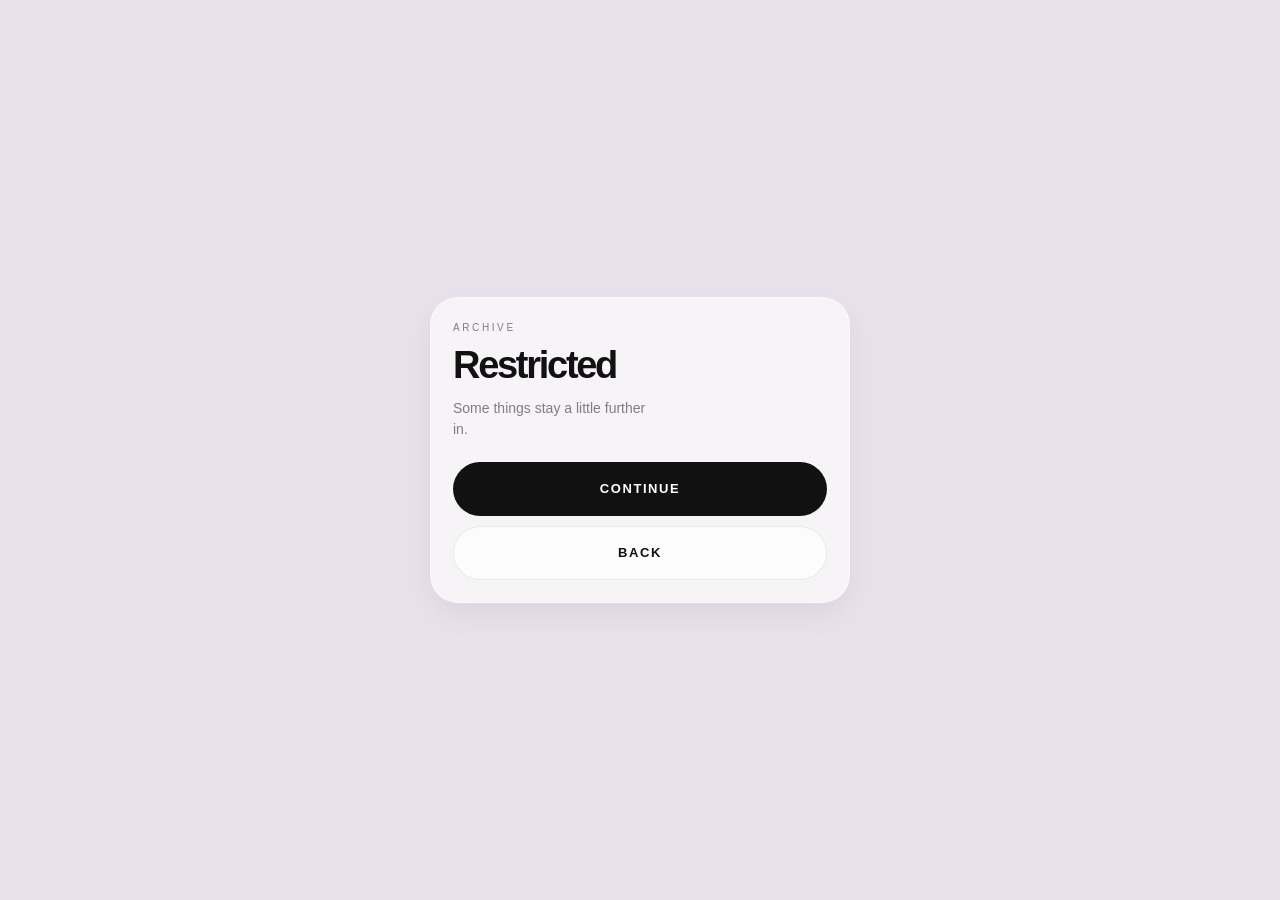
==== archive.html @ 676e5cf3 "fix archive card thumbnail" ====
<!DOCTYPE html>
<html lang="en">
<head>
  <meta charset="UTF-8" />
  <meta name="viewport" content="width=device-width, initial-scale=1.0" />
  <title>Archive, Alex Vonderluft</title>

  <link rel="icon" type="image/png" href="favicon.png" />
  <link rel="apple-touch-icon" href="favicon.png" />
  <meta name="theme-color" content="#e7dfea" />
  <meta name="robots" content="noindex, nofollow" />

  <style>
    :root {
      --bg: #e9e1ec;
      --text: #111111;
      --muted: rgba(17, 17, 17, 0.52);
      --card: rgba(255, 255, 255, 0.62);
      --line: rgba(17, 17, 17, 0.08);
      --shadow: 0 12px 32px rgba(0, 0, 0, 0.06);
    }

    * {
      box-sizing: border-box;
      -webkit-tap-highlight-color: transparent;
    }

    html, body {
      margin: 0;
      padding: 0;
      min-height: 100%;
      background: var(--bg);
      color: var(--text);
      font-family: "Helvetica Neue", Helvetica, Arial, sans-serif;
    }

    body {
      min-height: 100svh;
      display: flex;
      align-items: center;
      justify-content: center;
      padding: 24px 16px;
    }

    .wrap {
      width: 100%;
      max-width: 420px;
    }

    .card {
      background: var(--card);
      border: 1px solid rgba(255, 255, 255, 0.42);
      border-radius: 28px;
      box-shadow: var(--shadow);
      backdrop-filter: blur(14px);
      -webkit-backdrop-filter: blur(14px);
      padding: 24px 22px 22px;
    }

    .eyebrow {
      font-size: 10px;
      letter-spacing: 0.26em;
      text-transform: uppercase;
      color: var(--muted);
      margin-bottom: 14px;
    }

    h1 {
      margin: 0;
      font-size: 34px;
      line-height: 0.95;
      letter-spacing: -0.06em;
      font-weight: 600;
    }

    .text {
      margin-top: 14px;
      font-size: 14px;
      line-height: 1.5;
      color: var(--muted);
      max-width: 26ch;
    }

    .actions {
      display: grid;
      gap: 10px;
      margin-top: 22px;
    }

    .btn {
      display: inline-flex;
      align-items: center;
      justify-content: center;
      min-height: 54px;
      border-radius: 999px;
      text-decoration: none;
      font-size: 13px;
      font-weight: 600;
      letter-spacing: 0.12em;
      text-transform: uppercase;
      transition: transform 0.18s ease, background 0.18s ease;
    }

    .btn:active {
      transform: scale(0.985);
    }

    .btn-primary {
      background: #111111;
      color: #ffffff;
    }

    .btn-secondary {
      background: rgba(255, 255, 255, 0.68);
      color: #111111;
      border: 1px solid var(--line);
    }

    .back {
      display: inline-block;
      margin-top: 16px;
      text-decoration: none;
      font-size: 10px;
      letter-spacing: 0.22em;
      text-transform: uppercase;
      color: rgba(17, 17, 17, 0.42);
    }

    @media (min-width: 768px) {
      h1 {
        font-size: 38px;
      }
    }
  </style>
</head>

<body>
  <main class="wrap">
    <section class="card">
      <div class="eyebrow">Archive</div>
      <h1>Restricted</h1>

      <p class="text">
        Some things stay a little further in.
      </p>

      <div class="actions">
        <!-- 主入口按钮 -->
        <a class="btn btn-primary"
           href="http://alexvonderluft.de"
           target="_blank"
           rel="noopener noreferrer">
          Continue
        </a>

        <!-- 返回 -->
        <a class="btn btn-secondary" href="links.html">
          Back
        </a>
      </div>
    </section>
  </main>

  <!-- 自动跳转（延迟 1.8 秒） -->
  <script>
    setTimeout(function () {
      window.location.href = "http://alexvonderluft.de";
    }, 1800);
  </script>
</body>
</html>
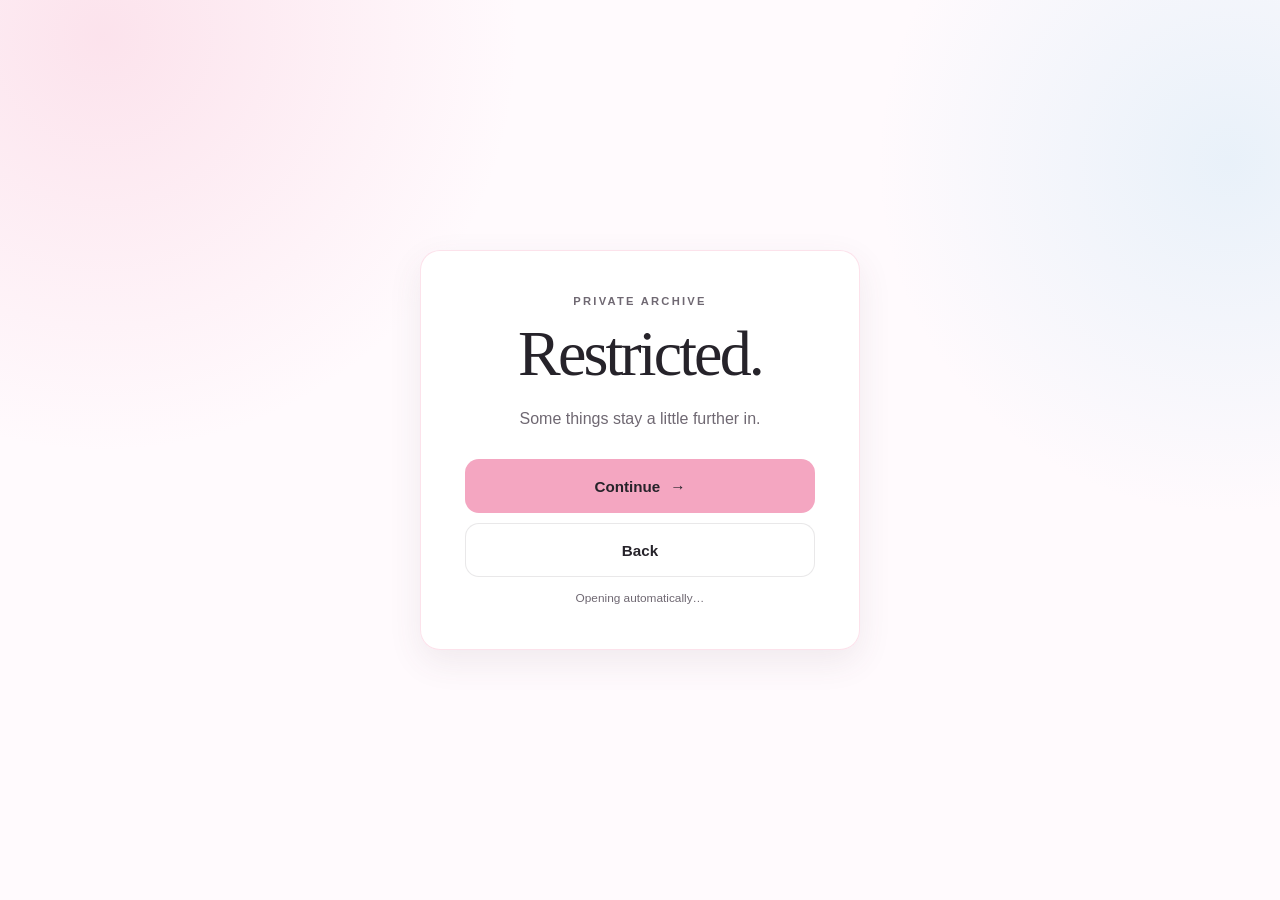
==== commit a3825b1b: "Refresh site with unified Trans Pride brand system" ====
--- a/archive.html
+++ b/archive.html
@@ -1,171 +1,41 @@
-<!DOCTYPE html>
+<!doctype html>
 <html lang="en">
 <head>
-  <meta charset="UTF-8" />
-  <meta name="viewport" content="width=device-width, initial-scale=1.0" />
-  <title>Archive, Alex Vonderluft</title>
-
-  <link rel="icon" type="image/png" href="favicon.png" />
-  <link rel="apple-touch-icon" href="favicon.png" />
-  <meta name="theme-color" content="#e7dfea" />
-  <meta name="robots" content="noindex, nofollow" />
-
-  <style>
-    :root {
-      --bg: #e9e1ec;
-      --text: #111111;
-      --muted: rgba(17, 17, 17, 0.52);
-      --card: rgba(255, 255, 255, 0.62);
-      --line: rgba(17, 17, 17, 0.08);
-      --shadow: 0 12px 32px rgba(0, 0, 0, 0.06);
-    }
-
-    * {
-      box-sizing: border-box;
-      -webkit-tap-highlight-color: transparent;
-    }
-
-    html, body {
-      margin: 0;
-      padding: 0;
-      min-height: 100%;
-      background: var(--bg);
-      color: var(--text);
-      font-family: "Helvetica Neue", Helvetica, Arial, sans-serif;
-    }
-
-    body {
-      min-height: 100svh;
-      display: flex;
-      align-items: center;
-      justify-content: center;
-      padding: 24px 16px;
-    }
-
-    .wrap {
-      width: 100%;
-      max-width: 420px;
-    }
-
-    .card {
-      background: var(--card);
-      border: 1px solid rgba(255, 255, 255, 0.42);
-      border-radius: 28px;
-      box-shadow: var(--shadow);
-      backdrop-filter: blur(14px);
-      -webkit-backdrop-filter: blur(14px);
-      padding: 24px 22px 22px;
-    }
-
-    .eyebrow {
-      font-size: 10px;
-      letter-spacing: 0.26em;
-      text-transform: uppercase;
-      color: var(--muted);
-      margin-bottom: 14px;
-    }
-
-    h1 {
-      margin: 0;
-      font-size: 34px;
-      line-height: 0.95;
-      letter-spacing: -0.06em;
-      font-weight: 600;
-    }
-
-    .text {
-      margin-top: 14px;
-      font-size: 14px;
-      line-height: 1.5;
-      color: var(--muted);
-      max-width: 26ch;
-    }
-
-    .actions {
-      display: grid;
-      gap: 10px;
-      margin-top: 22px;
-    }
-
-    .btn {
-      display: inline-flex;
-      align-items: center;
-      justify-content: center;
-      min-height: 54px;
-      border-radius: 999px;
-      text-decoration: none;
-      font-size: 13px;
-      font-weight: 600;
-      letter-spacing: 0.12em;
-      text-transform: uppercase;
-      transition: transform 0.18s ease, background 0.18s ease;
-    }
-
-    .btn:active {
-      transform: scale(0.985);
-    }
-
-    .btn-primary {
-      background: #111111;
-      color: #ffffff;
-    }
-
-    .btn-secondary {
-      background: rgba(255, 255, 255, 0.68);
-      color: #111111;
-      border: 1px solid var(--line);
-    }
-
-    .back {
-      display: inline-block;
-      margin-top: 16px;
-      text-decoration: none;
-      font-size: 10px;
-      letter-spacing: 0.22em;
-      text-transform: uppercase;
-      color: rgba(17, 17, 17, 0.42);
-    }
-
-    @media (min-width: 768px) {
-      h1 {
-        font-size: 38px;
-      }
-    }
-  </style>
+  <meta charset="utf-8">
+  <meta name="viewport" content="width=device-width, initial-scale=1, viewport-fit=cover">
+  <meta name="theme-color" content="#FFD5E3">
+  <meta name="robots" content="noindex, nofollow">
+  <title>Archive — Alex Vonderluft</title>
+  <link rel="icon" type="image/png" href="favicon.png">
+  <link rel="apple-touch-icon" href="favicon.png">
+  <link rel="stylesheet" href="styles.css">
 </head>
-
-<body>
-  <main class="wrap">
-    <section class="card">
-      <div class="eyebrow">Archive</div>
-      <h1>Restricted</h1>
-
-      <p class="text">
-        Some things stay a little further in.
-      </p>
-
-      <div class="actions">
-        <!-- 主入口按钮 -->
-        <a class="btn btn-primary"
-           href="http://alexvonderluft.de"
-           target="_blank"
-           rel="noopener noreferrer">
-          Continue
-        </a>
-
-        <!-- 返回 -->
-        <a class="btn btn-secondary" href="links.html">
-          Back
-        </a>
-      </div>
-    </section>
+<body class="ritual-page">
+  <main class="panel ritual-card">
+    <p class="eyebrow">Private archive</p>
+    <h1 class="brand-name">Restricted.</h1>
+    <p class="lede">Some things stay a little further in.</p>
+    <div class="ritual-actions">
+      <a class="button" id="continueBtn" href="http://alexvonderluft.de" target="_blank" rel="noopener noreferrer">Continue <span aria-hidden="true">→</span></a>
+      <a class="button button--secondary" id="backBtn" href="links.html">Back</a>
+    </div>
+    <p class="countdown" id="countdown" aria-live="polite">Opening automatically…</p>
   </main>
-
-  <!-- 自动跳转（延迟 1.8 秒） -->
+  <script src="site.js"></script>
   <script>
-    setTimeout(function () {
-      window.location.href = "http://alexvonderluft.de";
+    const destination = "http://alexvonderluft.de";
+    alexSite.hit("page-archive");
+    alexSite.hit("source-" + alexSite.source + "__page-archive");
+    document.getElementById("backBtn").href = alexSite.internalUrl("links.html");
+    document.getElementById("continueBtn").addEventListener("click", () => {
+      alexSite.hit("click-continue");
+      alexSite.hit("source-" + alexSite.source + "__click-continue");
+    });
+    window.setTimeout(() => {
+      alexSite.hit("auto-redirect");
+      alexSite.hit("source-" + alexSite.source + "__auto-redirect");
+      window.location.href = destination;
     }, 1800);
   </script>
 </body>
-</html>+</html>
--- a/styles.css
+++ b/styles.css
@@ -0,0 +1,136 @@
+:root {
+  --brand-pink: #f4a6c1;
+  --brand-pink-light: #ffd5e3;
+  --brand-blue: #8fcdeb;
+  --brand-blue-light: #c6eaf7;
+  --brand-white: #ffffff;
+  --brand-text: #26232a;
+  --brand-muted: #6f6872;
+  --surface: rgba(255, 255, 255, 0.88);
+  --surface-soft: rgba(255, 255, 255, 0.68);
+  --line: rgba(38, 35, 42, 0.1);
+  --shadow: 0 12px 34px rgba(88, 61, 77, 0.09);
+  --radius-card: 20px;
+  --radius-control: 14px;
+  --font-display: Georgia, "Times New Roman", serif;
+  --font-body: Inter, "Helvetica Neue", Helvetica, Arial, sans-serif;
+}
+
+*, *::before, *::after { box-sizing: border-box; }
+html { color-scheme: light; background: var(--brand-white); }
+body {
+  margin: 0;
+  min-width: 0;
+  min-height: 100vh;
+  min-height: 100svh;
+  color: var(--brand-text);
+  background:
+    radial-gradient(circle at 8% 4%, rgba(244, 166, 193, 0.28), transparent 26rem),
+    radial-gradient(circle at 96% 18%, rgba(143, 205, 235, 0.2), transparent 22rem),
+    #fffafd;
+  font-family: var(--font-body);
+  -webkit-font-smoothing: antialiased;
+  overflow-x: hidden;
+}
+img { display: block; max-width: 100%; }
+a, button { -webkit-tap-highlight-color: transparent; }
+:focus-visible { outline: 3px solid var(--brand-blue); outline-offset: 4px; }
+.shell { width: min(100% - 32px, 920px); margin-inline: auto; padding: max(28px, env(safe-area-inset-top)) 0 max(36px, env(safe-area-inset-bottom)); }
+.narrow { width: min(100% - 32px, 460px); }
+.brand-name { margin: 0; font-family: var(--font-display); font-weight: 500; letter-spacing: -0.045em; }
+.eyebrow { margin: 0 0 10px; color: var(--brand-muted); font-size: 0.7rem; font-weight: 700; letter-spacing: 0.2em; text-transform: uppercase; }
+.lede { color: var(--brand-muted); line-height: 1.55; }
+.button {
+  min-height: 54px; padding: 0 22px; border: 1px solid transparent; border-radius: var(--radius-control);
+  display: inline-flex; align-items: center; justify-content: center; gap: 10px;
+  color: var(--brand-text); background: var(--brand-pink); font: 700 0.95rem/1 var(--font-body);
+  text-decoration: none; cursor: pointer; transition: transform 180ms ease, background 180ms ease, border-color 180ms ease, box-shadow 180ms ease;
+}
+.button:hover { background: #f195b6; transform: translateY(-2px); box-shadow: 0 10px 26px rgba(244, 166, 193, 0.28); }
+.button:active { transform: translateY(0) scale(0.98); }
+.button--secondary { border-color: var(--line); background: var(--brand-white); box-shadow: none; }
+.button--secondary:hover { border-color: var(--brand-blue); background: var(--brand-blue-light); box-shadow: none; }
+.panel { border: 1px solid rgba(244, 166, 193, 0.32); border-radius: var(--radius-card); background: var(--surface); box-shadow: var(--shadow); }
+.text-link { color: var(--brand-muted); text-underline-offset: 4px; text-decoration-color: var(--brand-pink); }
+.text-link:hover { color: var(--brand-text); text-decoration-color: var(--brand-blue); }
+
+/* Home */
+.home { min-height: 100vh; min-height: 100svh; color: var(--brand-white); background: #312b30; }
+.hero { position: relative; min-height: 100vh; min-height: 100svh; display: grid; align-items: end; isolation: isolate; background: url("hero.jpg") center 34% / cover no-repeat; }
+.hero::before { content: ""; position: absolute; inset: 0; z-index: -1; background: linear-gradient(180deg, rgba(25, 20, 24, 0.08) 28%, rgba(27, 20, 25, 0.82) 100%); }
+.hero::after { content: ""; position: absolute; inset: auto 0 0; z-index: -1; height: 42%; background: radial-gradient(circle at 26% 100%, rgba(244, 166, 193, 0.25), transparent 55%); }
+.hero-content { width: min(100% - 32px, 460px); margin-inline: auto; padding: 0 0 max(28px, env(safe-area-inset-bottom)); }
+.hero-brand { font-size: clamp(3.8rem, 17vw, 6.5rem); line-height: 0.78; text-shadow: 0 2px 20px rgba(0,0,0,.22); }
+.hero-brand span { display: block; margin-left: 0.35em; color: var(--brand-pink-light); font-size: 0.55em; font-style: italic; font-weight: 400; }
+.hero-copy { margin: 24px 0 0; color: rgba(255,255,255,.84); font-size: 0.9rem; }
+.hero-cta { width: 100%; margin-top: 24px; background: var(--brand-pink); }
+.hero-note { margin: 12px 0 0; text-align: center; color: rgba(255,255,255,.7); font-size: .66rem; letter-spacing: .17em; text-transform: uppercase; }
+
+/* Links */
+.links-header { margin: 8px 0 30px; text-align: center; }
+.links-header .brand-name { font-size: 2.35rem; }
+.links-header .lede { margin: 8px 0 0; font-size: .88rem; }
+.section-label { margin: 24px 4px 10px; color: var(--brand-muted); font-size: .68rem; font-weight: 700; letter-spacing: .18em; text-transform: uppercase; }
+.link-list { display: grid; gap: 10px; }
+.link-card { min-height: 84px; padding: 13px 14px 13px 18px; display: grid; grid-template-columns: minmax(0,1fr) 56px; align-items: center; gap: 14px; color: inherit; text-decoration: none; transition: transform 180ms ease, border-color 180ms ease, background 180ms ease; }
+.link-card:hover { transform: translateY(-2px); border-color: var(--brand-blue); background: var(--brand-white); }
+.link-title { margin: 0; font-family: var(--font-display); font-size: 1.55rem; font-weight: 500; letter-spacing: -.03em; }
+.link-desc { margin: 5px 0 0; color: var(--brand-muted); font-size: .78rem; }
+.link-thumb { width: 56px; aspect-ratio: 1; overflow: hidden; border: 2px solid var(--brand-white); border-radius: 50%; background: var(--brand-pink-light); }
+.link-thumb img { width: 100%; height: 100%; object-fit: cover; }
+.link-card--featured { min-height: 112px; grid-template-columns: minmax(0,1fr) 70px; position: relative; overflow: hidden; border-color: rgba(143,205,235,.72); background: linear-gradient(125deg, var(--brand-pink-light), var(--brand-white) 72%); }
+.link-card--featured::before { content: "VIP"; position: absolute; top: 12px; right: 12px; color: #37566a; font-size: .58rem; font-weight: 800; letter-spacing: .16em; }
+.link-card--featured .link-title { font-size: 1.9rem; }
+.link-card--featured .link-thumb { width: 70px; }
+.page-back { display: block; margin-top: 26px; text-align: center; font-size: .78rem; }
+
+/* Enter / archive */
+.ritual-page { display: grid; place-items: center; padding: max(24px, env(safe-area-inset-top)) 16px max(24px, env(safe-area-inset-bottom)); }
+.ritual-card { width: min(100%, 440px); padding: clamp(26px, 8vw, 44px); text-align: center; }
+.ritual-card .brand-name { font-size: clamp(2.6rem, 12vw, 4rem); }
+.ritual-card .lede { margin: 16px auto 0; max-width: 28ch; }
+.ritual-actions { display: grid; gap: 10px; margin-top: 28px; }
+.countdown { margin: 14px 0 0; color: var(--brand-muted); font-size: .74rem; }
+
+/* Stats */
+.stats-top { display: flex; align-items: end; justify-content: space-between; gap: 20px; margin: 8px 0 22px; }
+.stats-title { font-size: clamp(2.5rem, 8vw, 4.5rem); }
+.status { min-height: 1.4em; margin: 0 0 14px; color: var(--brand-muted); font-size: .8rem; }
+.status[data-state="error"] { color: #8b3657; }
+.stats-grid { display: grid; gap: 14px; }
+.stats-section { padding: 18px; }
+.section-head { display: flex; align-items: baseline; justify-content: space-between; gap: 12px; margin-bottom: 14px; }
+.section-title { margin: 0; font-family: var(--font-display); font-size: 1.45rem; font-weight: 500; }
+.section-note { color: var(--brand-muted); font-size: .65rem; letter-spacing: .14em; text-transform: uppercase; }
+.stat-cards { display: grid; grid-template-columns: repeat(2, minmax(0,1fr)); gap: 9px; }
+.stat { min-width: 0; min-height: 100px; padding: 13px; border: 1px solid var(--line); border-radius: 14px; background: var(--brand-white); }
+.stat:nth-child(3n+2) { border-top-color: var(--brand-blue); }
+.stat-label { color: var(--brand-muted); font-size: .66rem; font-weight: 700; letter-spacing: .12em; text-transform: uppercase; }
+.stat-value { margin-top: 12px; color: #aa456c; font-size: clamp(1.7rem, 7vw, 2.4rem); font-weight: 700; letter-spacing: -.05em; font-variant-numeric: tabular-nums; }
+.stat-small { margin-top: 5px; color: var(--brand-muted); font-size: .72rem; }
+.data-table { display: grid; gap: 7px; }
+.data-row { min-height: 48px; padding: 10px 13px; display: grid; grid-template-columns: minmax(0,1fr) auto; align-items: center; gap: 12px; border: 1px solid var(--line); border-radius: 12px; background: var(--brand-white); }
+.row-name { min-width: 0; overflow-wrap: anywhere; font-size: .86rem; }
+.row-value { color: #356d8c; font-weight: 700; font-variant-numeric: tabular-nums; }
+.empty { padding: 18px; border: 1px dashed var(--brand-blue); border-radius: 12px; color: var(--brand-muted); text-align: center; font-size: .82rem; }
+.footer { margin-top: 18px; color: var(--brand-muted); text-align: center; font-size: .72rem; }
+
+@media (min-width: 768px) {
+  .hero { align-items: center; background-position: center; }
+  .hero-content { width: min(42vw, 500px); margin: 0 7vw 0 auto; padding-bottom: 0; }
+  .hero-brand { font-size: clamp(5rem, 7vw, 7.5rem); }
+  .narrow { padding-top: 42px; }
+  .stat-cards { grid-template-columns: repeat(4, minmax(0,1fr)); }
+}
+@media (max-width: 560px) {
+  .stats-top { align-items: stretch; flex-direction: column; }
+  .stats-top .button { width: 100%; }
+}
+@media (max-width: 370px) {
+  .shell, .hero-content { width: min(100% - 24px, 920px); }
+  .link-card { padding-left: 14px; }
+  .link-title { font-size: 1.35rem; }
+}
+@media (prefers-reduced-motion: reduce) {
+  *, *::before, *::after { scroll-behavior: auto !important; transition-duration: .01ms !important; animation-duration: .01ms !important; animation-iteration-count: 1 !important; }
+}
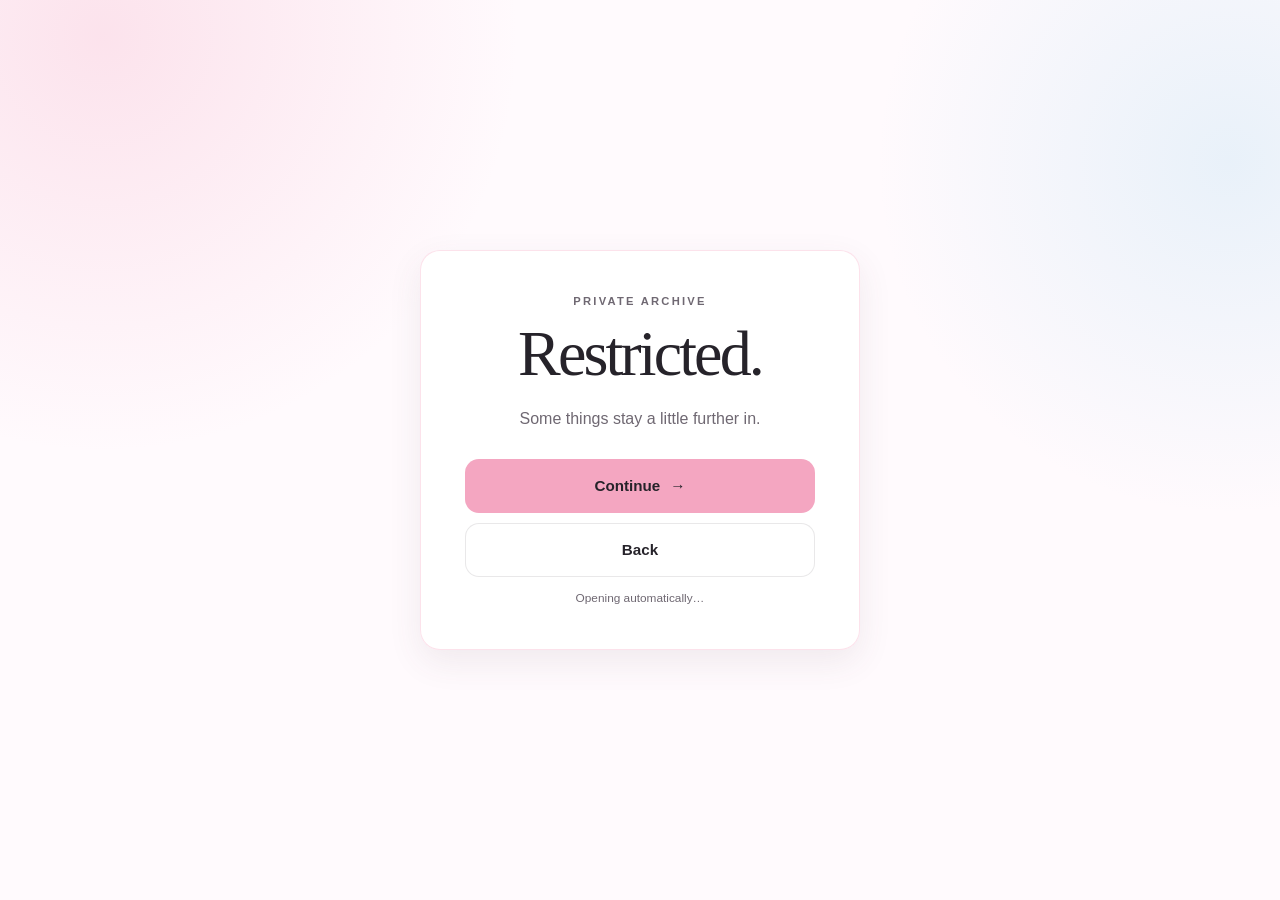
==== commit dd368946: "Add refined mobile motion and interactions" ====
--- a/archive.html
+++ b/archive.html
@@ -11,7 +11,7 @@
   <link rel="stylesheet" href="styles.css">
 </head>
 <body class="ritual-page">
-  <main class="panel ritual-card">
+  <main class="panel ritual-card page-enter">
     <p class="eyebrow">Private archive</p>
     <h1 class="brand-name">Restricted.</h1>
     <p class="lede">Some things stay a little further in.</p>
--- a/styles.css
+++ b/styles.css
@@ -14,6 +14,11 @@
   --radius-control: 14px;
   --font-display: Georgia, "Times New Roman", serif;
   --font-body: Inter, "Helvetica Neue", Helvetica, Arial, sans-serif;
+  --duration-fast: 160ms;
+  --duration-normal: 280ms;
+  --duration-slow: 520ms;
+  --ease-out: cubic-bezier(0.22, 1, 0.36, 1);
+  --ease-soft: cubic-bezier(0.16, 1, 0.3, 1);
 }
 
 *, *::before, *::after { box-sizing: border-box; }
@@ -32,6 +37,18 @@
   -webkit-font-smoothing: antialiased;
   overflow-x: hidden;
 }
+body::before {
+  content: "";
+  position: fixed;
+  z-index: -1;
+  inset: -12vmax;
+  pointer-events: none;
+  background:
+    radial-gradient(circle at 18% 24%, rgba(244, 166, 193, 0.16), transparent 28%),
+    radial-gradient(circle at 82% 68%, rgba(143, 205, 235, 0.12), transparent 25%);
+  transform: translate3d(0, 0, 0);
+  animation: ambient-drift 16s var(--ease-soft) infinite alternate;
+}
 img { display: block; max-width: 100%; }
 a, button { -webkit-tap-highlight-color: transparent; }
 :focus-visible { outline: 3px solid var(--brand-blue); outline-offset: 4px; }
@@ -44,26 +61,65 @@
   min-height: 54px; padding: 0 22px; border: 1px solid transparent; border-radius: var(--radius-control);
   display: inline-flex; align-items: center; justify-content: center; gap: 10px;
   color: var(--brand-text); background: var(--brand-pink); font: 700 0.95rem/1 var(--font-body);
-  text-decoration: none; cursor: pointer; transition: transform 180ms ease, background 180ms ease, border-color 180ms ease, box-shadow 180ms ease;
+  position: relative; overflow: hidden; isolation: isolate;
+  text-decoration: none; cursor: pointer; touch-action: manipulation;
+  transition: transform var(--duration-fast) var(--ease-out), background var(--duration-fast) ease, border-color var(--duration-fast) ease, box-shadow var(--duration-normal) var(--ease-out);
 }
 .button:hover { background: #f195b6; transform: translateY(-2px); box-shadow: 0 10px 26px rgba(244, 166, 193, 0.28); }
-.button:active { transform: translateY(0) scale(0.98); }
+.button:active { transform: translateY(1px) scale(0.975); box-shadow: 0 4px 12px rgba(91, 54, 75, .14); }
+.button::after {
+  content: ""; position: absolute; z-index: -1; width: 7rem; aspect-ratio: 1; border-radius: 50%;
+  background: rgba(255,255,255,.3); opacity: 0; transform: scale(.2);
+  transition: opacity var(--duration-fast) ease, transform var(--duration-normal) var(--ease-out);
+}
+.button:active::after { opacity: .55; transform: scale(1); }
+.button [aria-hidden="true"], .action-arrow { transition: transform var(--duration-fast) var(--ease-out); }
+.button:hover [aria-hidden="true"], .button:active [aria-hidden="true"], .link-card:hover .action-arrow, .link-card:active .action-arrow { transform: translateX(4px); }
 .button--secondary { border-color: var(--line); background: var(--brand-white); box-shadow: none; }
 .button--secondary:hover { border-color: var(--brand-blue); background: var(--brand-blue-light); box-shadow: none; }
 .panel { border: 1px solid rgba(244, 166, 193, 0.32); border-radius: var(--radius-card); background: var(--surface); box-shadow: var(--shadow); }
 .text-link { color: var(--brand-muted); text-underline-offset: 4px; text-decoration-color: var(--brand-pink); }
 .text-link:hover { color: var(--brand-text); text-decoration-color: var(--brand-blue); }
 
+/* Motion system */
+.motion-ready .reveal { opacity: 0; transform: translate3d(0, 18px, 0); }
+.reveal.reveal-visible { opacity: 1; transform: translate3d(0, 0, 0); transition: opacity var(--duration-slow) var(--ease-soft), transform var(--duration-slow) var(--ease-soft); }
+.stagger-item { transition-delay: calc(var(--stagger, 0) * 65ms) !important; }
+.pressable { transform-origin: center; will-change: transform; }
+.pressable:active { transform: translateY(1px) scale(.975) !important; }
+.fade-in { animation: fade-in var(--duration-slow) var(--ease-soft) both; }
+.slide-up { animation: slide-up var(--duration-slow) var(--ease-soft) both; }
+.soft-float { animation: soft-float 7s var(--ease-soft) infinite alternate; }
+.motion-ready .page-enter { animation: page-enter var(--duration-slow) var(--ease-soft) both; }
+
+@keyframes fade-in { from { opacity: 0; } }
+@keyframes slide-up { from { opacity: 0; transform: translate3d(0, 14px, 0); } }
+@keyframes page-enter { from { opacity: 0; transform: translate3d(0, 8px, 0); } }
+@keyframes soft-float { to { transform: translate3d(0, -3px, 0); } }
+@keyframes ambient-drift { to { transform: translate3d(2.5%, -1.5%, 0) scale(1.02); } }
+@keyframes cta-breathe { 50% { box-shadow: 0 12px 32px rgba(244,166,193,.27), 0 0 0 1px rgba(198,234,247,.4); } }
+@keyframes hero-focus { from { opacity: .72; filter: blur(3px); transform: scale(1.03); } }
+@keyframes hero-item { from { opacity: 0; transform: translate3d(0, 14px, 0); } }
+
 /* Home */
-.home { min-height: 100vh; min-height: 100svh; color: var(--brand-white); background: #312b30; }
-.hero { position: relative; min-height: 100vh; min-height: 100svh; display: grid; align-items: end; isolation: isolate; background: url("hero.jpg") center 34% / cover no-repeat; }
+.home { min-height: 100vh; min-height: 100svh; min-height: 100dvh; color: var(--brand-white); background: #312b30; }
+.home::before { display: none; }
+.hero { position: relative; min-height: 100vh; min-height: 100svh; min-height: 100dvh; display: grid; align-items: end; isolation: isolate; overflow: hidden; }
+.hero-media { position: absolute; z-index: -2; inset: 0; background: url("hero.jpg") center 34% / cover no-repeat; transform-origin: center; }
+.motion-ready .hero-media { animation: hero-focus 850ms var(--ease-soft) both; }
 .hero::before { content: ""; position: absolute; inset: 0; z-index: -1; background: linear-gradient(180deg, rgba(25, 20, 24, 0.08) 28%, rgba(27, 20, 25, 0.82) 100%); }
 .hero::after { content: ""; position: absolute; inset: auto 0 0; z-index: -1; height: 42%; background: radial-gradient(circle at 26% 100%, rgba(244, 166, 193, 0.25), transparent 55%); }
 .hero-content { width: min(100% - 32px, 460px); margin-inline: auto; padding: 0 0 max(28px, env(safe-area-inset-bottom)); }
+.motion-ready .hero-sequence { animation: hero-item var(--duration-slow) var(--ease-soft) both; }
+.motion-ready .hero-sequence:nth-child(1) { animation-delay: 100ms; }
+.motion-ready .hero-sequence:nth-child(2) { animation-delay: 190ms; }
+.motion-ready .hero-sequence:nth-child(3) { animation-delay: 300ms; }
+.motion-ready .hero-sequence:nth-child(4) { animation-delay: 410ms; }
+.motion-ready .hero-sequence:nth-child(5) { animation-delay: 500ms; }
 .hero-brand { font-size: clamp(3.8rem, 17vw, 6.5rem); line-height: 0.78; text-shadow: 0 2px 20px rgba(0,0,0,.22); }
 .hero-brand span { display: block; margin-left: 0.35em; color: var(--brand-pink-light); font-size: 0.55em; font-style: italic; font-weight: 400; }
 .hero-copy { margin: 24px 0 0; color: rgba(255,255,255,.84); font-size: 0.9rem; }
-.hero-cta { width: 100%; margin-top: 24px; background: var(--brand-pink); }
+.hero-cta { width: 100%; margin-top: 24px; border-color: rgba(198,234,247,.5); background: rgba(244,166,193,.96); animation: cta-breathe 4.8s ease-in-out 1.2s infinite; }
 .hero-note { margin: 12px 0 0; text-align: center; color: rgba(255,255,255,.7); font-size: .66rem; letter-spacing: .17em; text-transform: uppercase; }
 
 /* Links */
@@ -72,20 +128,24 @@
 .links-header .lede { margin: 8px 0 0; font-size: .88rem; }
 .section-label { margin: 24px 4px 10px; color: var(--brand-muted); font-size: .68rem; font-weight: 700; letter-spacing: .18em; text-transform: uppercase; }
 .link-list { display: grid; gap: 10px; }
-.link-card { min-height: 84px; padding: 13px 14px 13px 18px; display: grid; grid-template-columns: minmax(0,1fr) 56px; align-items: center; gap: 14px; color: inherit; text-decoration: none; transition: transform 180ms ease, border-color 180ms ease, background 180ms ease; }
+.link-card { min-height: 84px; padding: 13px 14px 13px 18px; display: grid; grid-template-columns: minmax(0,1fr) 56px 16px; align-items: center; gap: 12px; color: inherit; text-decoration: none; touch-action: manipulation; transition: transform var(--duration-fast) var(--ease-out), border-color var(--duration-fast) ease, background var(--duration-fast) ease, box-shadow var(--duration-normal) var(--ease-out); }
 .link-card:hover { transform: translateY(-2px); border-color: var(--brand-blue); background: var(--brand-white); }
+.link-card:active { background: var(--brand-pink-light); box-shadow: 0 5px 16px rgba(88,61,77,.08); }
 .link-title { margin: 0; font-family: var(--font-display); font-size: 1.55rem; font-weight: 500; letter-spacing: -.03em; }
 .link-desc { margin: 5px 0 0; color: var(--brand-muted); font-size: .78rem; }
 .link-thumb { width: 56px; aspect-ratio: 1; overflow: hidden; border: 2px solid var(--brand-white); border-radius: 50%; background: var(--brand-pink-light); }
 .link-thumb img { width: 100%; height: 100%; object-fit: cover; }
-.link-card--featured { min-height: 112px; grid-template-columns: minmax(0,1fr) 70px; position: relative; overflow: hidden; border-color: rgba(143,205,235,.72); background: linear-gradient(125deg, var(--brand-pink-light), var(--brand-white) 72%); }
+.link-thumb img { transition: transform var(--duration-normal) var(--ease-out); }
+.link-card:active .link-thumb img, .link-card:hover .link-thumb img { transform: scale(1.035); }
+.action-arrow { color: #52778b; font-size: 1rem; justify-self: end; }
+.link-card--featured { min-height: 112px; grid-template-columns: minmax(0,1fr) 70px 16px; position: relative; overflow: hidden; border-color: rgba(143,205,235,.72); background: linear-gradient(125deg, var(--brand-pink-light), var(--brand-white) 72%); box-shadow: inset 0 0 24px rgba(255,255,255,.52), var(--shadow); }
 .link-card--featured::before { content: "VIP"; position: absolute; top: 12px; right: 12px; color: #37566a; font-size: .58rem; font-weight: 800; letter-spacing: .16em; }
 .link-card--featured .link-title { font-size: 1.9rem; }
 .link-card--featured .link-thumb { width: 70px; }
 .page-back { display: block; margin-top: 26px; text-align: center; font-size: .78rem; }
 
 /* Enter / archive */
-.ritual-page { display: grid; place-items: center; padding: max(24px, env(safe-area-inset-top)) 16px max(24px, env(safe-area-inset-bottom)); }
+.ritual-page { min-height: 100vh; min-height: 100svh; min-height: 100dvh; display: grid; place-items: center; padding: max(24px, env(safe-area-inset-top)) 16px max(24px, env(safe-area-inset-bottom)); }
 .ritual-card { width: min(100%, 440px); padding: clamp(26px, 8vw, 44px); text-align: center; }
 .ritual-card .brand-name { font-size: clamp(2.6rem, 12vw, 4rem); }
 .ritual-card .lede { margin: 16px auto 0; max-width: 28ch; }
@@ -121,6 +181,7 @@
   .hero-brand { font-size: clamp(5rem, 7vw, 7.5rem); }
   .narrow { padding-top: 42px; }
   .stat-cards { grid-template-columns: repeat(4, minmax(0,1fr)); }
+  .link-card:hover { transform: translateY(-3px); box-shadow: 0 16px 38px rgba(88,61,77,.12); }
 }
 @media (max-width: 560px) {
   .stats-top { align-items: stretch; flex-direction: column; }
@@ -133,4 +194,11 @@
 }
 @media (prefers-reduced-motion: reduce) {
   *, *::before, *::after { scroll-behavior: auto !important; transition-duration: .01ms !important; animation-duration: .01ms !important; animation-iteration-count: 1 !important; }
-}
+  .reveal { opacity: 1 !important; transform: none !important; }
+  .pressable { will-change: auto; }
+}
+
+@view-transition { navigation: auto; }
+::view-transition-old(root) { animation: 180ms var(--ease-out) both fade-out; }
+::view-transition-new(root) { animation: var(--duration-normal) var(--ease-soft) both page-enter; }
+@keyframes fade-out { to { opacity: 0; transform: translate3d(0, -4px, 0); } }
